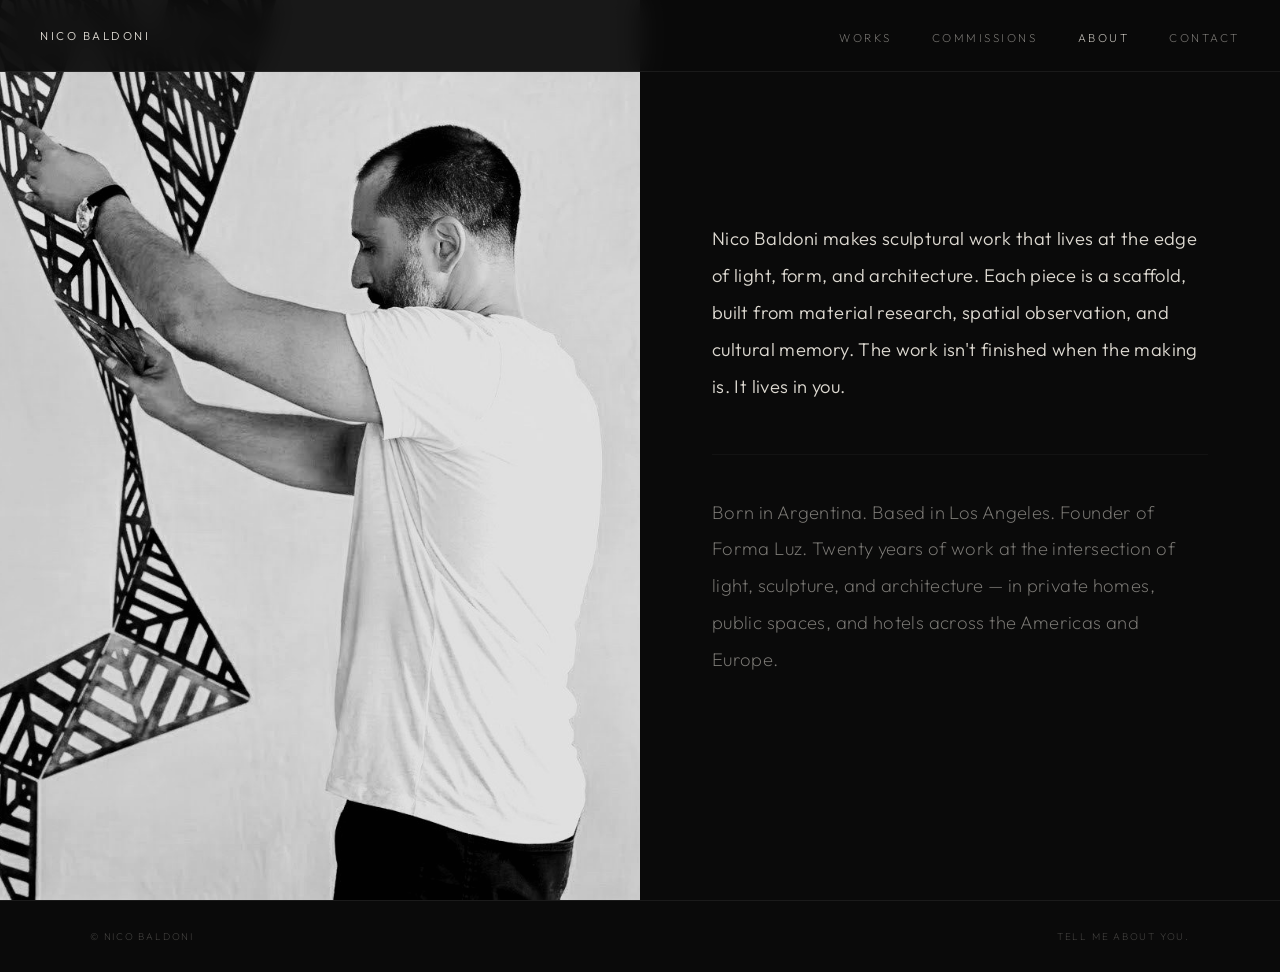
==== about.html @ 6e2f6cd5 "Add files via upload" ====
<!DOCTYPE html>
<html lang="en">
<head>
  <meta charset="UTF-8">
  <meta name="viewport" content="width=device-width, initial-scale=1.0">
  <title>About — Nico Baldoni</title>
  <meta name="description" content="Nico Baldoni — light sculptor and installation artist based in Los Angeles. Founder of Forma Luz.">
  <link rel="stylesheet" href="css/style.css">
</head>
<body>
  <nav class="top-nav">
    <a href="index.html" class="top-nav-logo">Nico Baldoni</a>
    <button class="top-nav-burger" id="burger" aria-label="Menu"><span></span><span></span><span></span></button>
    <ul class="top-nav-links">
      <li><a href="works.html">Works</a></li>
      <li><a href="commissions.html">Commissions</a></li>
      <li><a href="about.html" class="active">About</a></li>
      <li><a href="contact.html">Contact</a></li>
    </ul>
  </nav>
  <main>
    <div class="about-wrap">
      <div class="about-portrait">
        <img src="images/portrait.jpg" alt="Nico Baldoni">
      </div>
      <div class="about-text">
        <p class="about-statement">Nico Baldoni makes sculptural work that lives at the edge of light, form, and architecture. Each piece is a scaffold, built from material research, spatial observation, and cultural memory. The work isn't finished when the making is. It lives in you.</p>
        <p class="about-bio">Born in Argentina. Based in Los Angeles. Founder of Forma Luz. Twenty years of work at the intersection of light, sculpture, and architecture — in private homes, public spaces, and hotels across the Americas and Europe.</p>
      </div>
    </div>
  </main>
  <nav class="nav-panel" id="nav-panel">
    <ul class="nav-links">
      <li><a href="works.html">Works</a></li>
      <li><a href="commissions.html">Commissions</a></li>
      <li><a href="about.html">About</a></li>
      <li><a href="contact.html">Contact</a></li>
    </ul>
  </nav>
  <div class="nav-overlay" id="nav-overlay"></div>
  <footer>
    <span class="footer-copy">&copy; Nico Baldoni</span>
    <a href="contact.html" class="footer-link">Tell me about you.</a>
  </footer>
  <script src="nav.js"></script>
  <script>initTopNavBurger();</script>
</body>
</html>
---- css/style.css ----
@import url('https://fonts.googleapis.com/css2?family=Outfit:wght@200;300;400&display=swap');

:root {
  --black:  #0a0a0a;
  --line:   rgba(255,255,255,0.07);
  --white:  rgba(240,235,227,0.92);
  --dim:    rgba(240,235,227,0.55);
  --xdim:   rgba(240,235,227,0.35);
  --margin: 90px;
  --row-h:  31.5vh;
  --gap:    calc(31.5vh / 10 * 4);
  --f: 'Outfit', system-ui, sans-serif;
}

*, *::before, *::after { box-sizing: border-box; margin: 0; padding: 0; }
html { scroll-behavior: smooth; }
body {
  background: var(--black);
  color: var(--white);
  font-family: var(--f);
  font-weight: 300;
  -webkit-font-smoothing: antialiased;
  overflow-x: hidden;
}
img { display: block; }
a { color: inherit; text-decoration: none; }

/* ── BURGER ── */
.burger {
  position: fixed;
  top: 1.8rem; left: 1.8rem;
  z-index: 300;
  background: none; border: none;
  cursor: pointer;
  display: flex; flex-direction: column; gap: 5px; padding: 4px;
  transition: transform 0.35s ease;
}
.burger span {
  display: block; width: 22px; height: 1px;
  background: var(--white);
  transition: background 0.35s ease;
}
.burger.open { transform: rotate(90deg); }

/* ── NAV PANEL ── */
.nav-panel {
  position: fixed; top: 0; left: 0;
  width: 200px; height: 100vh;
  background: var(--black);
  border-right: 1px solid var(--line);
  z-index: 200;
  transform: translateX(-100%);
  transition: transform 0.4s cubic-bezier(0.4,0,0.2,1);
  display: flex; flex-direction: column;
  padding: 5rem 2.5rem 3rem;
}
.nav-panel.open { transform: translateX(0); }
.nav-links { list-style: none; display: flex; flex-direction: column; gap: 2rem; margin-bottom: auto; }
.nav-links a {
  font-size: 0.72rem; font-weight: 200; letter-spacing: 0.22em;
  text-transform: uppercase; color: var(--dim); transition: color 0.3s;
}
.nav-links a:hover, .nav-links a.active { color: var(--white); }
.nav-social { margin-top: 3rem; padding-top: 2rem; border-top: 1px solid var(--line); }
.nav-social a { display: inline-flex; color: var(--dim); transition: color 0.3s; }
.nav-social a:hover { color: var(--white); }
.nav-social svg { width: 20px; height: 20px; fill: currentColor; }
.nav-overlay {
  position: fixed; inset: 0; z-index: 150;
  background: rgba(0,0,0,0.45); opacity: 0; pointer-events: none; transition: opacity 0.4s;
}
.nav-overlay.open { opacity: 1; pointer-events: all; }

/* ── TOP NAV (inner pages) ── */
.top-nav {
  position: fixed; top: 0; left: 0; right: 0; z-index: 100;
  display: flex; justify-content: space-between; align-items: center;
  padding: 1.6rem 2.5rem;
  background: rgba(10,10,10,0.93);
  backdrop-filter: blur(12px);
  border-bottom: 1px solid var(--line);
}
.top-nav-logo {
  font-size: 0.72rem; font-weight: 300; letter-spacing: 0.22em;
  text-transform: uppercase; color: var(--white);
}
.top-nav-links { display: flex; gap: 2.5rem; list-style: none; }
.top-nav-links a {
  font-size: 0.72rem; font-weight: 200; letter-spacing: 0.22em;
  text-transform: uppercase; color: var(--dim); transition: color 0.3s;
}
.top-nav-links a:hover, .top-nav-links a.active { color: var(--white); }

/* burger on inner pages — hidden on desktop, shown on mobile */
.top-nav-burger {
  display: none;
  flex-direction: column;
  gap: 5px;
  padding: 4px;
  background: none;
  border: none;
  cursor: pointer;
  transition: transform 0.35s ease;
  z-index: 300;
}
.top-nav-burger span {
  display: block; width: 22px; height: 1px;
  background: var(--white);
  transition: background 0.35s ease;
}
.top-nav-burger.open { transform: rotate(90deg); }

/* ── HERO ── */
.hero {
  position: relative; width: 100%; height: 100vh; min-height: 600px; overflow: hidden;
  transition: transform 0.4s cubic-bezier(0.4,0,0.2,1);
}
.hero video {
  position: absolute; inset: 0; width: 100%; height: 100%; object-fit: cover; opacity: 0.70;
}
.hero-overlay {
  position: absolute; inset: 0;
  background: linear-gradient(to bottom, rgba(10,10,10,0.4) 0%, transparent 25%, transparent 65%, rgba(10,10,10,0.75) 100%);
}
.hero-name {
  position: absolute; top: 1.8rem; left: 50%; transform: translateX(-50%); z-index: 2;
  font-size: 2.268rem; font-weight: 300; letter-spacing: 0.12em;
  text-transform: uppercase; color: var(--white); white-space: nowrap;
}
.hero-tagline {
  position: absolute; bottom: 3rem; left: var(--margin); z-index: 2;
  font-size: 0.756rem; font-weight: 200; letter-spacing: 0.20em;
  text-transform: uppercase; color: rgba(240,235,227,0.90);
}
body.nav-open .hero { transform: translateX(200px); }

/* ── PAGE HEADER ── */
.page-header { padding: 5rem var(--margin) 1.8rem; }
.page-label {
  font-size: 0.72rem; font-weight: 300; letter-spacing: 0.22em;
  text-transform: uppercase; color: var(--white); margin-bottom: 0.5rem;
}
.page-sub {
  font-size: 0.78rem; font-weight: 200; letter-spacing: 0.05em;
  color: var(--white); line-height: 1.8;
}

/* ── WORK SECTION ── */
.work-section {
  border-bottom: 1px solid var(--line);
}
.section-label {
  font-size: 0.72rem; font-weight: 200; letter-spacing: 0.22em;
  text-transform: uppercase; color: var(--white);
  padding: var(--gap) var(--margin) 1.2rem;
}
.section-desc {
  padding: 0 var(--margin) var(--gap);
  max-width: 680px;
}
.section-desc p {
  font-size: 0.82rem; font-weight: 200; line-height: 2;
  color: var(--white); letter-spacing: 0.03em;
  margin-bottom: 1rem;
}
.section-desc p:last-child { margin-bottom: 0; }
.section-desc .section-materials {
  font-size: 0.68rem; font-weight: 200; letter-spacing: 0.18em;
  text-transform: uppercase; color: var(--dim); opacity: 1;
  line-height: 2;
}
.section-desc a {
  color: var(--dim); text-decoration: none;
  border-bottom: 1px solid rgba(240,235,227,0.2);
  transition: color 0.3s, border-color 0.3s;
}
.section-desc a:hover {
  color: var(--white);
  border-bottom-color: rgba(240,235,227,0.5);
}

/* ── GALLERY ROW ── */
.gallery-row {
  display: flex;
  flex-wrap: wrap;
  column-gap: var(--gap);
  row-gap: 0;
  padding: 0 var(--margin) var(--gap);
  align-items: flex-start;
  justify-content: flex-start;
}

.g-item {
  flex: 0 0 auto;
  height: var(--row-h);
  overflow: visible;
  cursor: pointer;
  line-height: 0;
  font-size: 0;
  position: relative;
  z-index: 1;
}

.g-item img {
  display: block;
  height: 100%;
  width: auto;
  vertical-align: top;
  opacity: 0.88;
  transition: opacity 0.4s, transform 0.4s ease;
}

.g-item:hover {
  z-index: 10;
}

.g-item:hover img {
  opacity: 1;
  transform: scale(1.3);
  transform-origin: center center;
}

/* grayscale siblings when one image is hovered */
.gallery-row:has(.g-item:hover) .g-item:not(:hover) img,
.gallery-row:has(.g-item:hover) .g-video video {
  filter: grayscale(100%);
  opacity: 0.5;
  transition: filter 0.4s, opacity 0.4s;
}

.g-video {
  flex: 0 0 auto;
  height: var(--row-h);
  overflow: hidden;
  cursor: pointer;
  position: relative;
  z-index: 1;
}
.g-video video {
  height: 100%;
  width: 100%;
  display: block;
  opacity: 0.88;
  transition: opacity 0.4s;
}
.g-video:hover video { opacity: 1; }

/* ── LIGHTBOX ── */
.lightbox {
  display: none; position: fixed; inset: 0; z-index: 400;
  background: #060606;
  align-items: center; justify-content: center; flex-direction: column;
}
.lightbox.open { display: flex; }
.lb-img {
  max-width: 96vw; max-height: 90vh;
  object-fit: contain; width: auto; height: auto; display: block;
  position: relative; z-index: 1;
}
.lb-caption {
  margin-top: 1.5rem; font-size: 0.68rem; font-weight: 200; letter-spacing: 0.10em;
  color: var(--dim); text-align: center; max-width: 560px; line-height: 1.9; padding: 0 2rem;
}
.lb-close {
  position: absolute; top: 2rem; right: 2.5rem;
  background: none; border: none; color: var(--dim); font-family: var(--f);
  font-size: 0.68rem; font-weight: 200; letter-spacing: 0.22em; text-transform: uppercase;
  cursor: pointer; transition: color 0.3s; z-index: 2;
}
.lb-close:hover { color: var(--white); }
.lb-prev, .lb-next {
  position: fixed; top: 50%; transform: translateY(-50%);
  background: none; border: none; color: rgba(240,235,227,0.75);
  font-size: 5rem; line-height: 1; font-weight: 200;
  cursor: pointer; padding: 1rem 1.2rem; transition: color 0.25s;
  z-index: 2;
}
.lb-prev:hover, .lb-next:hover { color: var(--white); }
.lb-prev { left: 1.5rem; }
.lb-next { right: 1.5rem; }

/* ── ABOUT ── */
.about-wrap { display: grid; grid-template-columns: 1fr 1fr; min-height: 100vh; }
.about-portrait { background: #111; overflow: hidden; }
.about-portrait img { width: 100%; height: 100%; object-fit: cover; opacity: 0.9; }
.about-portrait-placeholder {
  width: 100%; height: 100%; min-height: 600px;
  display: flex; align-items: center; justify-content: center;
  font-size: 0.72rem; font-weight: 200; letter-spacing: 0.22em;
  text-transform: uppercase; color: var(--xdim);
}
.about-text {
  display: flex; flex-direction: column; justify-content: center;
  padding: 6rem 4.5rem; gap: 3rem;
}
.about-statement {
  font-size: clamp(1rem, 1.5vw, 1.15rem); font-weight: 300;
  line-height: 2; color: var(--white); letter-spacing: 0.02em;
}
.about-bio {
  font-size: clamp(1rem, 1.5vw, 1.15rem); font-weight: 200;
  line-height: 2; color: var(--white); opacity: 0.55; letter-spacing: 0.02em;
  border-top: 1px solid var(--line); padding-top: 2.5rem;
}

/* ── CONTACT ── */
.contact-wrap { max-width: 500px; margin: 0 auto; padding: 9rem 3rem 6rem; }
.contact-heading {
  font-size: 1.1rem; font-weight: 200; letter-spacing: 0.22em;
  text-transform: uppercase; color: var(--white); margin-bottom: 4rem;
}
.contact-form { display: flex; flex-direction: column; gap: 2.8rem; }
.form-field { display: flex; flex-direction: column; gap: 0.7rem; }
.form-field label {
  font-size: 0.62rem; font-weight: 200; letter-spacing: 0.28em;
  text-transform: uppercase; color: var(--white); opacity: 0.5;
}
.form-field input, .form-field textarea {
  background: transparent; border: none;
  border-bottom: 1px solid rgba(255,255,255,0.10);
  color: var(--white); font-family: var(--f);
  font-size: 0.85rem; font-weight: 300; padding: 0.7rem 0;
  outline: none; transition: border-color 0.3s; resize: none;
}
.form-field input:focus, .form-field textarea:focus { border-bottom-color: rgba(240,235,227,0.45); }
.form-field textarea { min-height: 90px; }
.form-submit {
  align-self: flex-start; margin-top: 0.5rem;
  background: none; border: 1px solid rgba(255,255,255,0.15);
  color: var(--white); opacity: 0.6; font-family: var(--f);
  font-size: 0.62rem; font-weight: 200; letter-spacing: 0.28em;
  text-transform: uppercase; padding: 0.9rem 2.5rem; cursor: pointer;
  transition: opacity 0.3s, border-color 0.3s;
}
.form-submit:hover { opacity: 1; border-color: rgba(240,235,227,0.35); }

/* ── FOOTER ── */
footer {
  padding: 1.8rem var(--margin);
  border-top: 1px solid var(--line);
  display: flex; justify-content: space-between; align-items: center;
}
.footer-copy, .footer-link {
  font-size: 0.62rem; font-weight: 200; letter-spacing: 0.18em;
  text-transform: uppercase; color: var(--white); opacity: 0.30;
}
.footer-link { transition: opacity 0.3s; }
.footer-link:hover { opacity: 0.7; }

@media (max-width: 768px) {
  :root {
    --margin: 20px;
    --row-h: min(45vw, 35vh);
    --gap: calc(min(45vw, 35vh) / 3);
  }

  /* ── NAV: burger on inner pages ── */
  .top-nav {
    padding: 1.2rem 1.5rem;
  }
  .top-nav-links {
    display: none;
  }
  .top-nav-burger {
    display: flex;
  }

  /* ── NAV PANEL: full width on mobile ── */
  .nav-panel {
    width: 80vw;
    height: 100vh;
  }
  .nav-links a {
    font-size: 1rem;
    padding: 0.5rem 0;
    min-height: 44px;
    display: flex;
    align-items: center;
  }

  /* ── HERO ── */
  .hero {
    height: 100vh;
    min-height: unset;
  }
  .hero-name {
    font-size: 2rem;
    letter-spacing: 0.08em;
    left: 50%;
    transform: translateX(-50%);
    width: calc(100vw - 80px);
    text-align: center;
    white-space: nowrap;
    overflow: hidden;
    font-size: clamp(1.2rem, 7vw, 2.2rem);
  }
  .hero-tagline {
    font-size: 0.6rem;
    left: var(--margin);
    bottom: 2rem;
  }
  body.nav-open .hero { transform: translateX(80vw); }

  /* ── PAGE HEADER ── */
  .page-header { padding: 4.5rem var(--margin) 1.2rem; }
  .page-label { font-size: 0.8rem; }
  .page-sub { font-size: 0.75rem; }

  /* ── SECTION LABEL ── */
  .section-label {
    font-size: 0.8rem;
    padding: var(--gap) var(--margin) 1rem;
  }

  /* ── GALLERY: single column, centered ── */
  .gallery-row {
    justify-content: center;
    column-gap: 0;
  }

  /* ── HOVER: disable on touch ── */
  .g-item:hover img {
    transform: none;
    opacity: 0.88;
  }
  .gallery-row:has(.g-item:hover) .g-item:not(:hover) img,
  .gallery-row:has(.g-item:hover) .g-video video {
    filter: none;
    opacity: 0.88;
  }

  /* ── LIGHTBOX ── */
  .lb-img {
    max-width: 100vw;
    max-height: 80vh;
  }
  .lb-close {
    top: 1.2rem;
    right: 1.2rem;
    font-size: 0.8rem;
    min-width: 44px;
    min-height: 44px;
    display: flex;
    align-items: center;
    justify-content: flex-end;
  }
  .lb-prev, .lb-next {
    font-size: 3rem;
    min-width: 44px;
    min-height: 44px;
    display: flex;
    align-items: center;
    padding: 0.5rem;
  }
  .lb-prev { left: 0.5rem; }
  .lb-next { right: 0.5rem; }

  /* ── ABOUT ── */
  .about-wrap { grid-template-columns: 1fr; }
  .about-portrait { min-height: 65vw; }
  .about-text { padding: 3rem 1.5rem; }
  .about-statement { font-size: 1rem; }
  .about-bio { font-size: 1rem; }

  /* ── CONTACT ── */
  .contact-wrap { padding: 6rem 1.5rem 4rem; }
  .contact-heading { font-size: 1rem; }
  .form-field input,
  .form-field textarea {
    font-size: 1rem; /* prevents iOS zoom on focus */
  }

  /* ── FOOTER ── */
  footer { flex-direction: column; gap: 0.6rem; text-align: center; padding: 1.5rem var(--margin); }
}

/* ── LANDSCAPE MOBILE ── */
@media (max-width: 768px) and (orientation: landscape) {
  :root {
    --row-h: min(45vw, 35vh);
    --gap: calc(min(45vw, 35vh) / 3);
  }
  .hero {
    min-height: unset;
  }
}

@media (prefers-reduced-motion: reduce) {
  *, *::before, *::after { transition: none !important; }
}
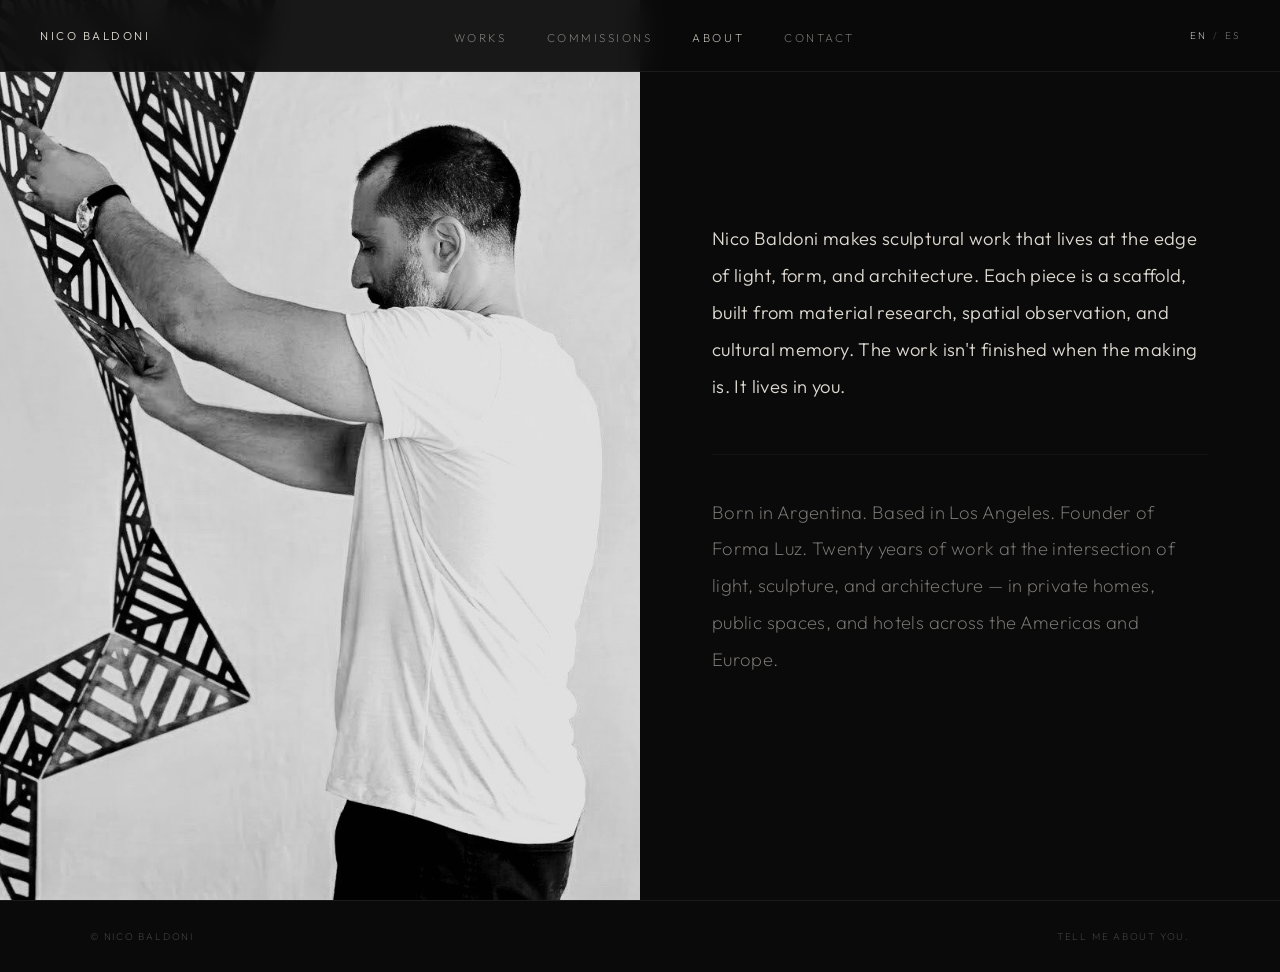
==== commit 02d5ca7b: "Add files via upload" ====
--- a/about.html
+++ b/about.html
@@ -5,6 +5,9 @@
   <meta name="viewport" content="width=device-width, initial-scale=1.0">
   <title>About — Nico Baldoni</title>
   <meta name="description" content="Nico Baldoni — light sculptor and installation artist based in Los Angeles. Founder of Forma Luz.">
+  <link rel="alternate" hreflang="en" href="https://www.nicobaldoni.com/about.html">
+  <link rel="alternate" hreflang="es" href="https://www.nicobaldoni.com/about-es.html">
+  <link rel="alternate" hreflang="x-default" href="https://www.nicobaldoni.com/about.html">
   <link rel="stylesheet" href="css/style.css">
 </head>
 <body>
@@ -17,6 +20,11 @@
       <li><a href="about.html" class="active">About</a></li>
       <li><a href="contact.html">Contact</a></li>
     </ul>
+    <div class="lang-toggle">
+      <a href="about.html" class="active" onclick="setLangChoice()">EN</a>
+      <span>/</span>
+      <a href="about-es.html" onclick="setLangChoice()">ES</a>
+    </div>
   </nav>
   <main>
     <div class="about-wrap">
--- a/css/style.css
+++ b/css/style.css
@@ -65,6 +65,24 @@
 .nav-social a { display: inline-flex; color: var(--dim); transition: color 0.3s; }
 .nav-social a:hover { color: var(--white); }
 .nav-social svg { width: 20px; height: 20px; fill: currentColor; }
+
+/* ── LANGUAGE TOGGLE ── */
+.lang-toggle {
+  position: fixed; top: 1.8rem; right: 1.8rem; z-index: 300;
+  display: flex; gap: 0.4rem; align-items: center;
+  font-size: 0.62rem; font-weight: 200; letter-spacing: 0.18em;
+}
+.lang-toggle a {
+  color: var(--dim); transition: color 0.3s;
+}
+.lang-toggle a.active { color: var(--white); }
+.lang-toggle a:hover { color: var(--white); }
+.lang-toggle span { color: var(--xdim); }
+
+.top-nav .lang-toggle {
+  position: static;
+  margin-left: 2rem;
+}
 .nav-overlay {
   position: fixed; inset: 0; z-index: 150;
   background: rgba(0,0,0,0.45); opacity: 0; pointer-events: none; transition: opacity 0.4s;
@@ -364,6 +382,14 @@
   .top-nav-burger {
     display: flex;
   }
+  .top-nav .lang-toggle {
+    margin-left: auto;
+    margin-right: 1rem;
+  }
+  .lang-toggle {
+    top: 1.4rem;
+    right: 4.5rem;
+  }
 
   /* ── NAV PANEL: full width on mobile ── */
   .nav-panel {
